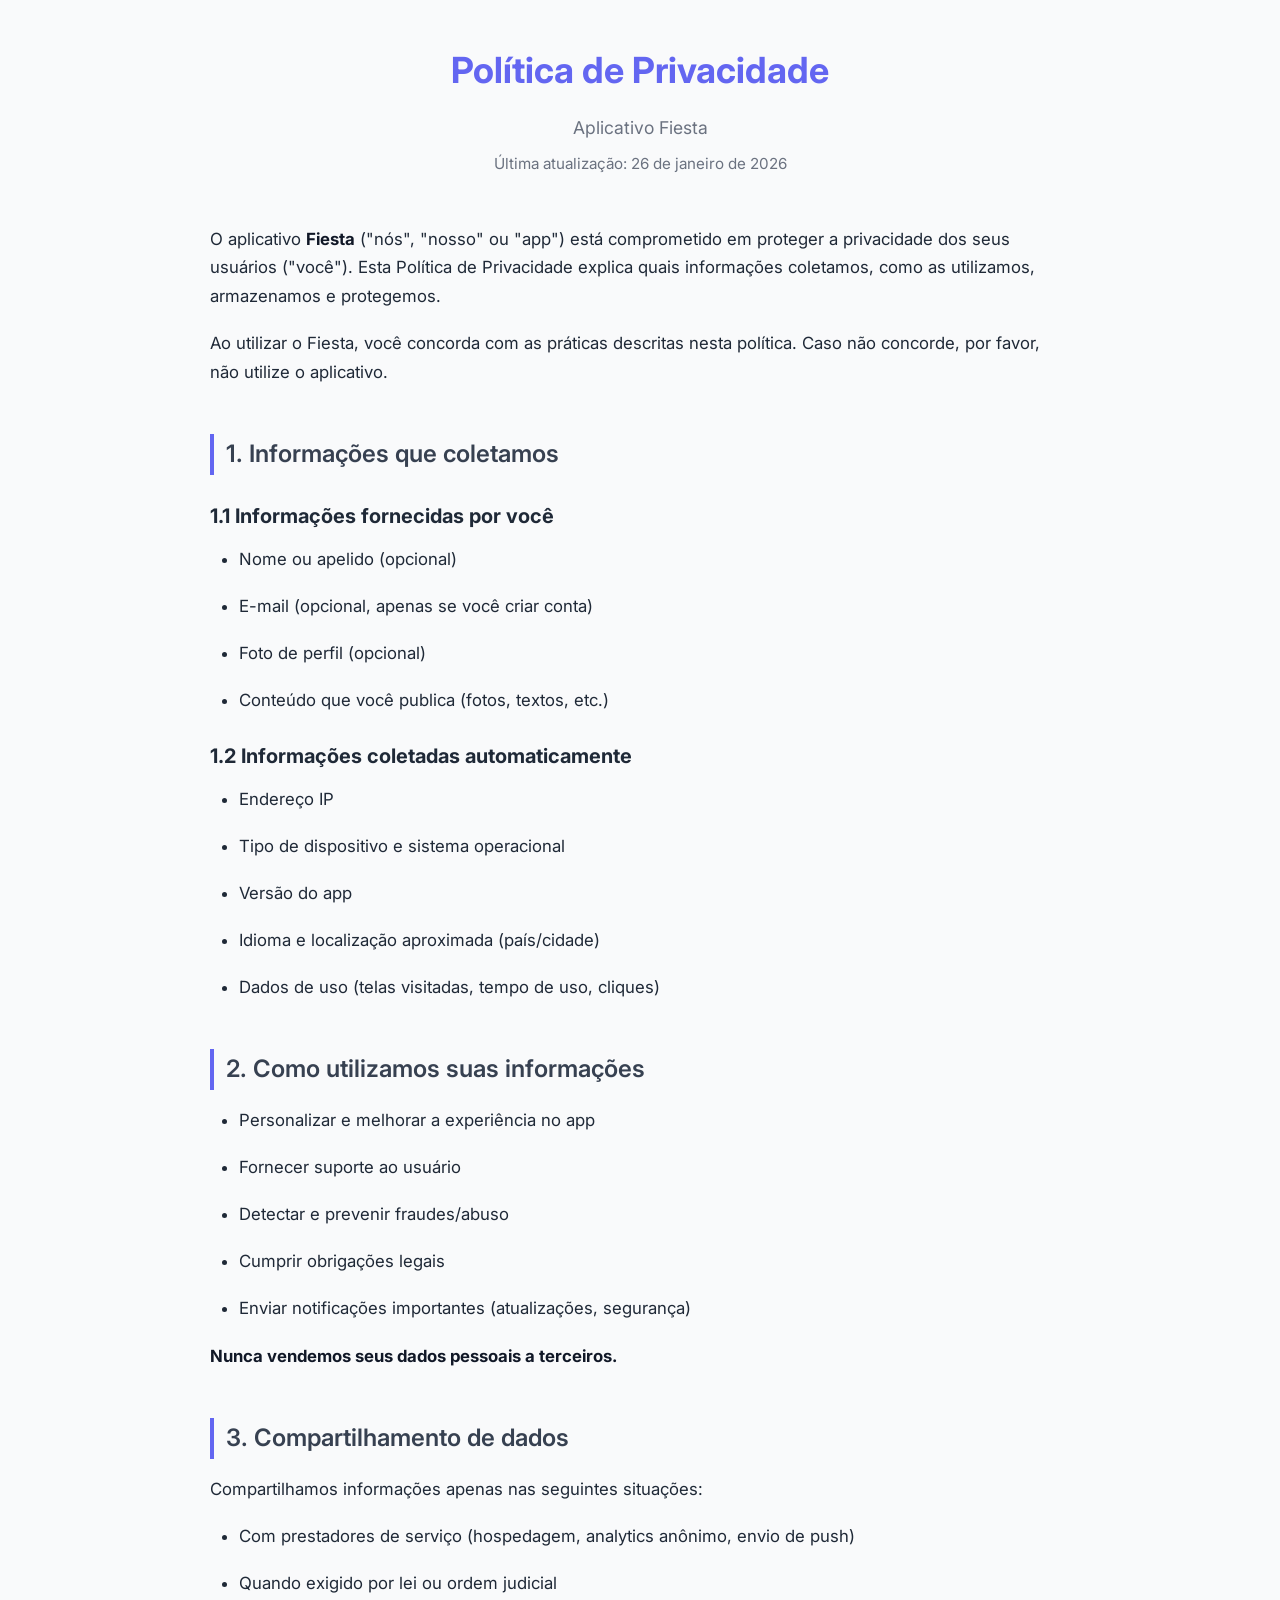
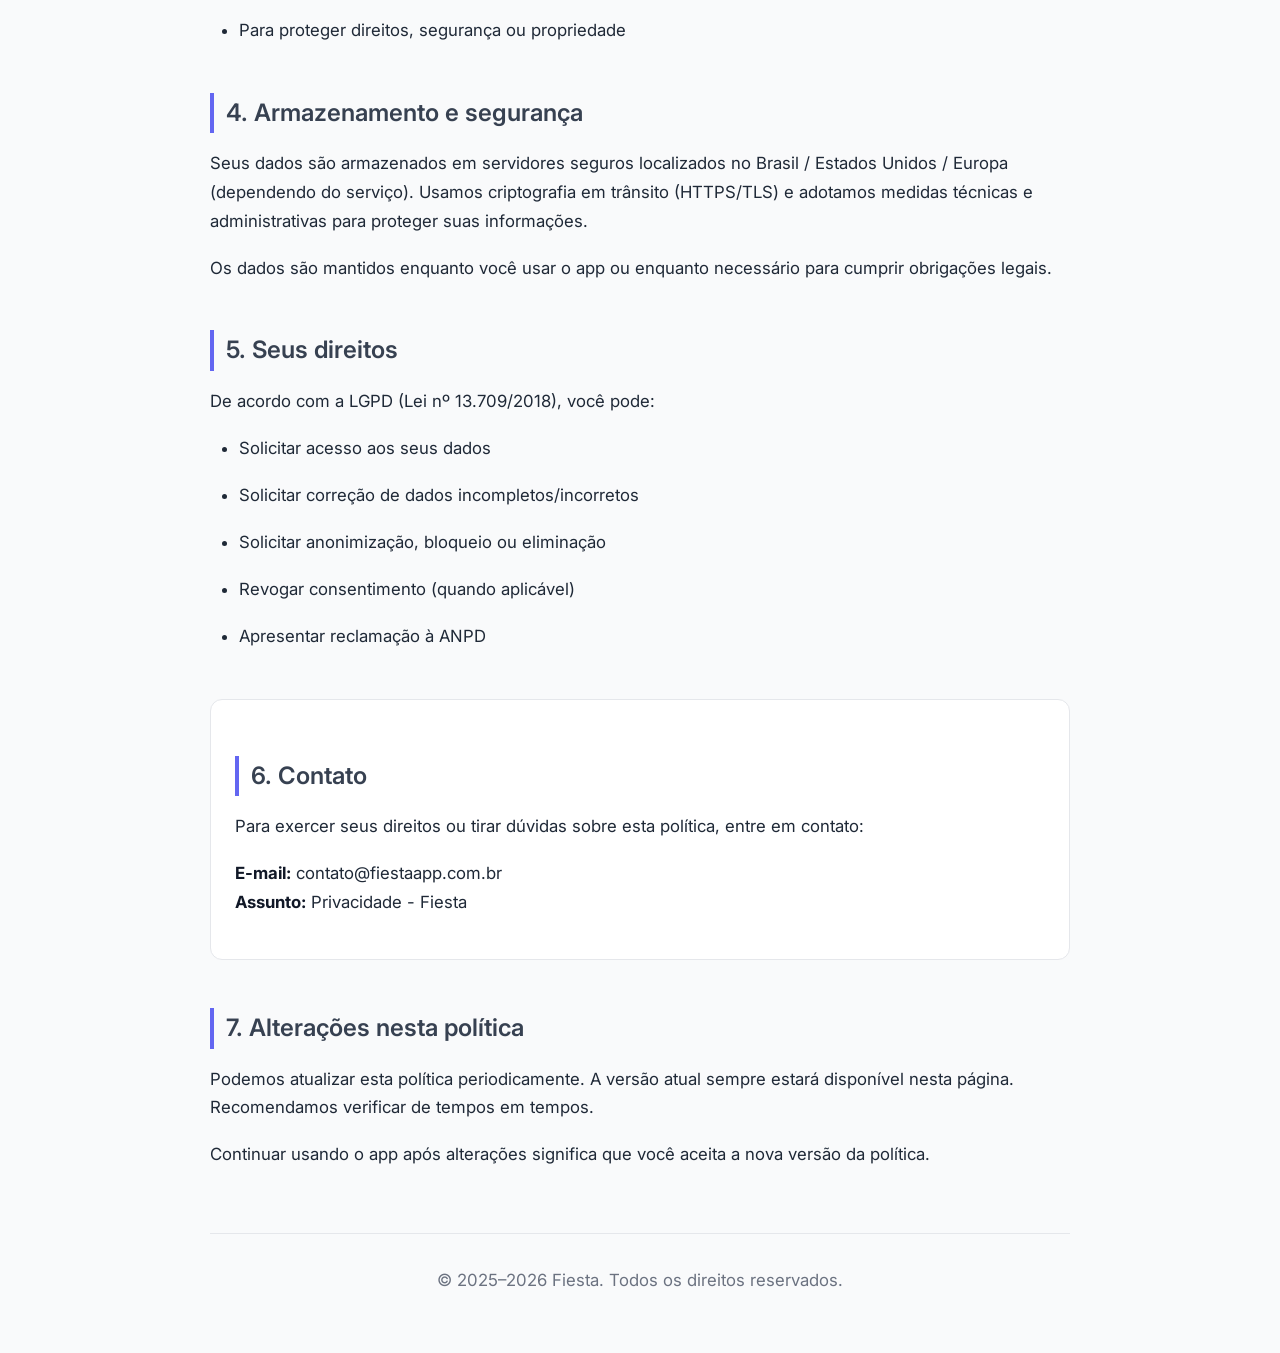
==== index.html @ 527a24a0 "first commit" ====
<!DOCTYPE html>
<html lang="pt-BR">
<head>
    <meta charset="UTF-8" />
    <meta name="viewport" content="width=device-width, initial-scale=1.0"/>
    <title>Política de Privacidade - Fiesta</title>

    <meta name="description" content="Política de Privacidade do aplicativo Fiesta - Como tratamos seus dados pessoais."/>

    <!-- Estilo simples inline + Google Fonts -->
    <link rel="preconnect" href="https://fonts.googleapis.com">
    <link rel="preconnect" href="https://fonts.gstatic.com" crossorigin>
    <link href="https://fonts.googleapis.com/css2?family=Inter:wght@400;500;600;700&display=swap" rel="stylesheet">

    <style>
        :root {
            --primary: #6366f1;       /* cor principal (índigo) */
            --text: #1f2937;
            --light: #f9fafb;
            --gray: #6b7280;
            --border: #e5e7eb;
        }

        * {
            margin: 0;
            padding: 0;
            box-sizing: border-box;
        }

        body {
            font-family: 'Inter', system-ui, -apple-system, sans-serif;
            line-height: 1.7;
            color: var(--text);
            background: var(--light);
            max-width: 900px;
            margin: 0 auto;
            padding: 40px 20px;
        }

        header {
            text-align: center;
            margin-bottom: 48px;
        }

        h1 {
            font-size: 2.25rem;
            font-weight: 700;
            color: var(--primary);
            margin-bottom: 12px;
        }

        .subtitle {
            color: var(--gray);
            font-size: 1.1rem;
        }

        .last-update {
            color: var(--gray);
            font-size: 0.95rem;
            margin-top: 8px;
        }

        section {
            margin-bottom: 48px;
        }

        h2 {
            font-size: 1.5rem;
            font-weight: 600;
            color: #374151;
            margin: 32px 0 16px;
            border-left: 4px solid var(--primary);
            padding-left: 12px;
        }

        h3 {
            font-size: 1.25rem;
            margin: 24px 0 12px;
        }

        p, li {
            margin-bottom: 1.1em;
            font-size: 1.05rem;
        }

        ul, ol {
            margin-left: 1.8em;
            margin-bottom: 1.2em;
        }

        strong {
            color: #111827;
        }

        .contact {
            background: white;
            border: 1px solid var(--border);
            border-radius: 12px;
            padding: 24px;
            margin-top: 32px;
        }

        footer {
            text-align: center;
            margin-top: 64px;
            padding-top: 32px;
            border-top: 1px solid var(--border);
            color: var(--gray);
            font-size: 0.95rem;
        }

        @media (max-width: 600px) {
            body { padding: 24px 16px; }
            h1 { font-size: 1.9rem; }
        }
    </style>
</head>
<body>

<header>
    <h1>Política de Privacidade</h1>
    <div class="subtitle">Aplicativo Fiesta</div>
    <div class="last-update">Última atualização: 26 de janeiro de 2026</div>
</header>

<main>
    <section>
        <p>O aplicativo <strong>Fiesta</strong> ("nós", "nosso" ou "app") está comprometido em proteger a privacidade dos seus usuários ("você"). Esta Política de Privacidade explica quais informações coletamos, como as utilizamos, armazenamos e protegemos.</p>
        <p>Ao utilizar o Fiesta, você concorda com as práticas descritas nesta política. Caso não concorde, por favor, não utilize o aplicativo.</p>
    </section>

    <section>
        <h2>1. Informações que coletamos</h2>

        <h3>1.1 Informações fornecidas por você</h3>
        <ul>
            <li>Nome ou apelido (opcional)</li>
            <li>E-mail (opcional, apenas se você criar conta)</li>
            <li>Foto de perfil (opcional)</li>
            <li>Conteúdo que você publica (fotos, textos, etc.)</li>
        </ul>

        <h3>1.2 Informações coletadas automaticamente</h3>
        <ul>
            <li>Endereço IP</li>
            <li>Tipo de dispositivo e sistema operacional</li>
            <li>Versão do app</li>
            <li>Idioma e localização aproximada (país/cidade)</li>
            <li>Dados de uso (telas visitadas, tempo de uso, cliques)</li>
        </ul>
    </section>

    <section>
        <h2>2. Como utilizamos suas informações</h2>
        <ul>
            <li>Personalizar e melhorar a experiência no app</li>
            <li>Fornecer suporte ao usuário</li>
            <li>Detectar e prevenir fraudes/abuso</li>
            <li>Cumprir obrigações legais</li>
            <li>Enviar notificações importantes (atualizações, segurança)</li>
        </ul>
        <p><strong>Nunca vendemos seus dados pessoais a terceiros.</strong></p>
    </section>

    <section>
        <h2>3. Compartilhamento de dados</h2>
        <p>Compartilhamos informações apenas nas seguintes situações:</p>
        <ul>
            <li>Com prestadores de serviço (hospedagem, analytics anônimo, envio de push)</li>
            <li>Quando exigido por lei ou ordem judicial</li>
            <li>Para proteger direitos, segurança ou propriedade</li>
        </ul>
    </section>

    <section>
        <h2>4. Armazenamento e segurança</h2>
        <p>Seus dados são armazenados em servidores seguros localizados no Brasil / Estados Unidos / Europa (dependendo do serviço). Usamos criptografia em trânsito (HTTPS/TLS) e adotamos medidas técnicas e administrativas para proteger suas informações.</p>
        <p>Os dados são mantidos enquanto você usar o app ou enquanto necessário para cumprir obrigações legais.</p>
    </section>

    <section>
        <h2>5. Seus direitos</h2>
        <p>De acordo com a LGPD (Lei nº 13.709/2018), você pode:</p>
        <ul>
            <li>Solicitar acesso aos seus dados</li>
            <li>Solicitar correção de dados incompletos/incorretos</li>
            <li>Solicitar anonimização, bloqueio ou eliminação</li>
            <li>Revogar consentimento (quando aplicável)</li>
            <li>Apresentar reclamação à ANPD</li>
        </ul>
    </section>

    <section class="contact">
        <h2>6. Contato</h2>
        <p>Para exercer seus direitos ou tirar dúvidas sobre esta política, entre em contato:</p>
        <p><strong>E-mail:</strong> contato@fiestaapp.com.br<br>
            <strong>Assunto:</strong> Privacidade - Fiesta</p>
    </section>

    <section>
        <h2>7. Alterações nesta política</h2>
        <p>Podemos atualizar esta política periodicamente. A versão atual sempre estará disponível nesta página. Recomendamos verificar de tempos em tempos.</p>
        <p>Continuar usando o app após alterações significa que você aceita a nova versão da política.</p>
    </section>
</main>

<footer>
    <p>© 2025–2026 Fiesta. Todos os direitos reservados.</p>
</footer>

</body>
</html>
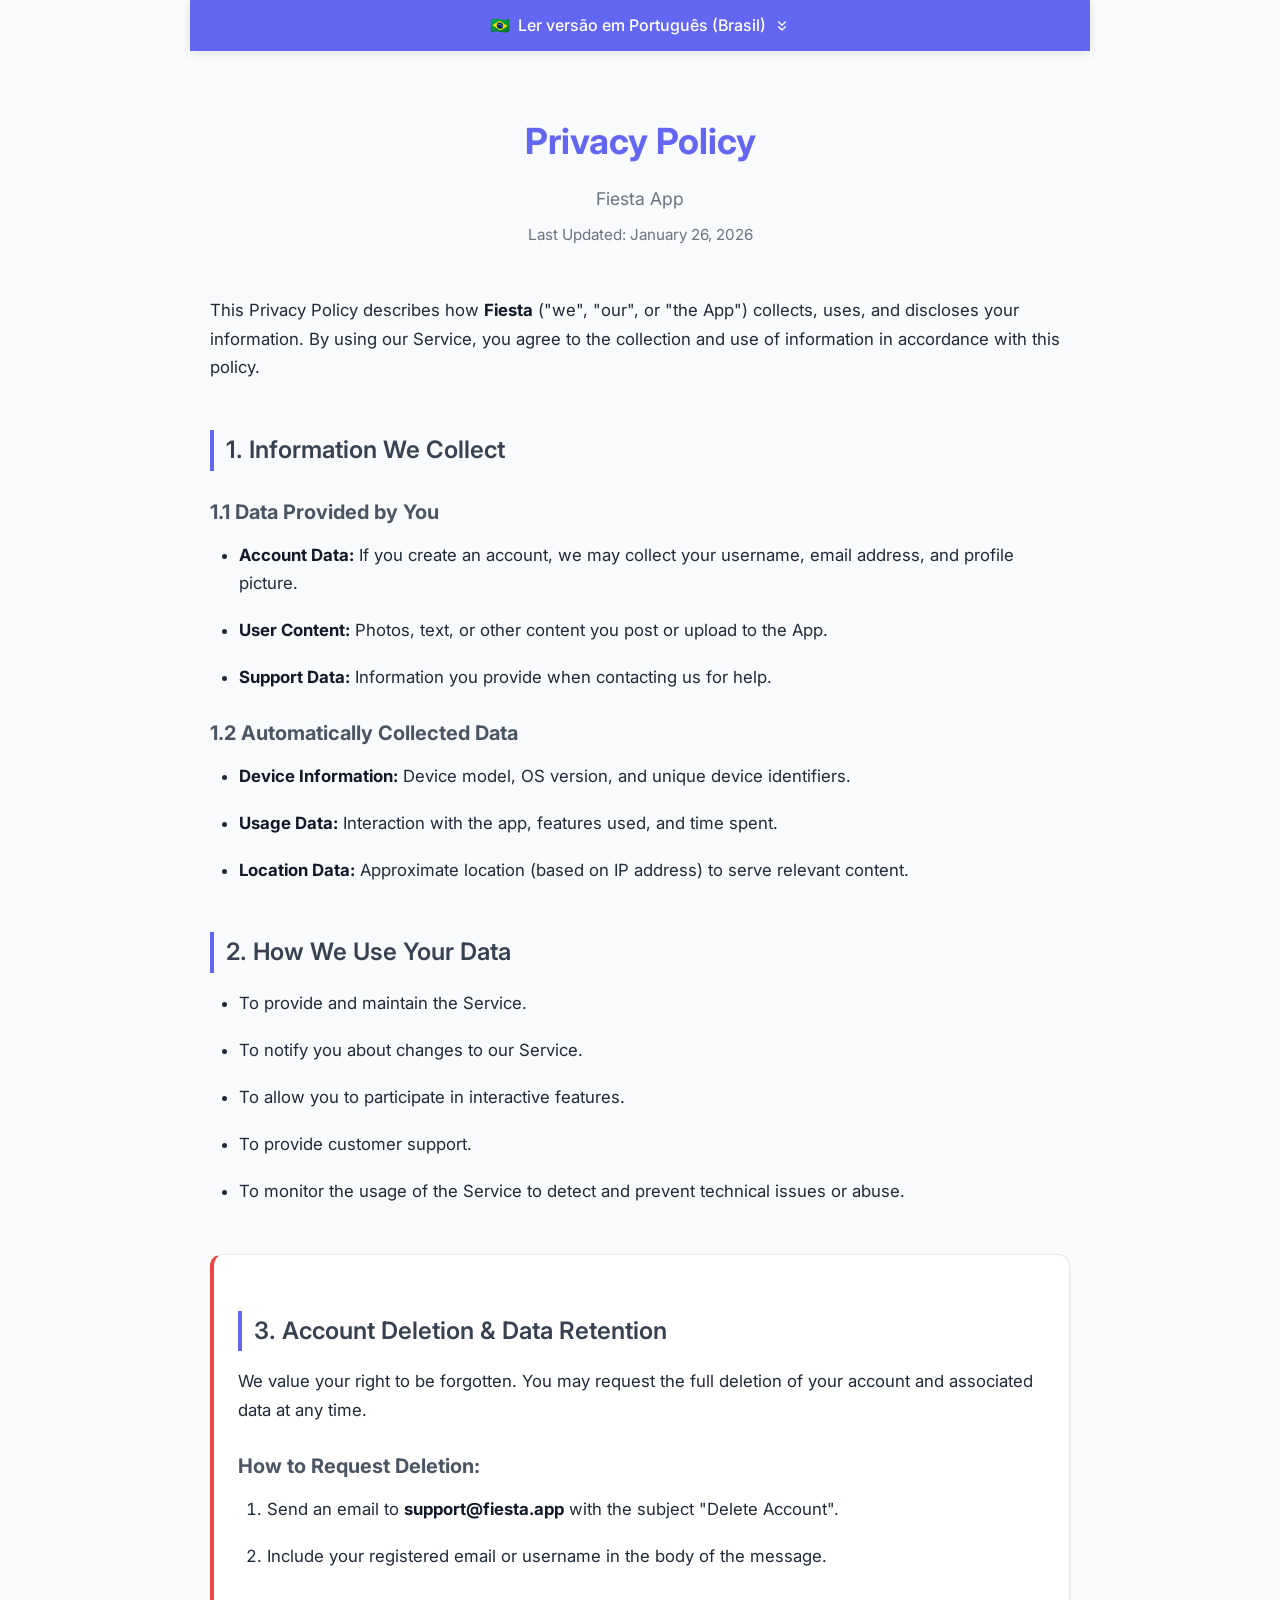
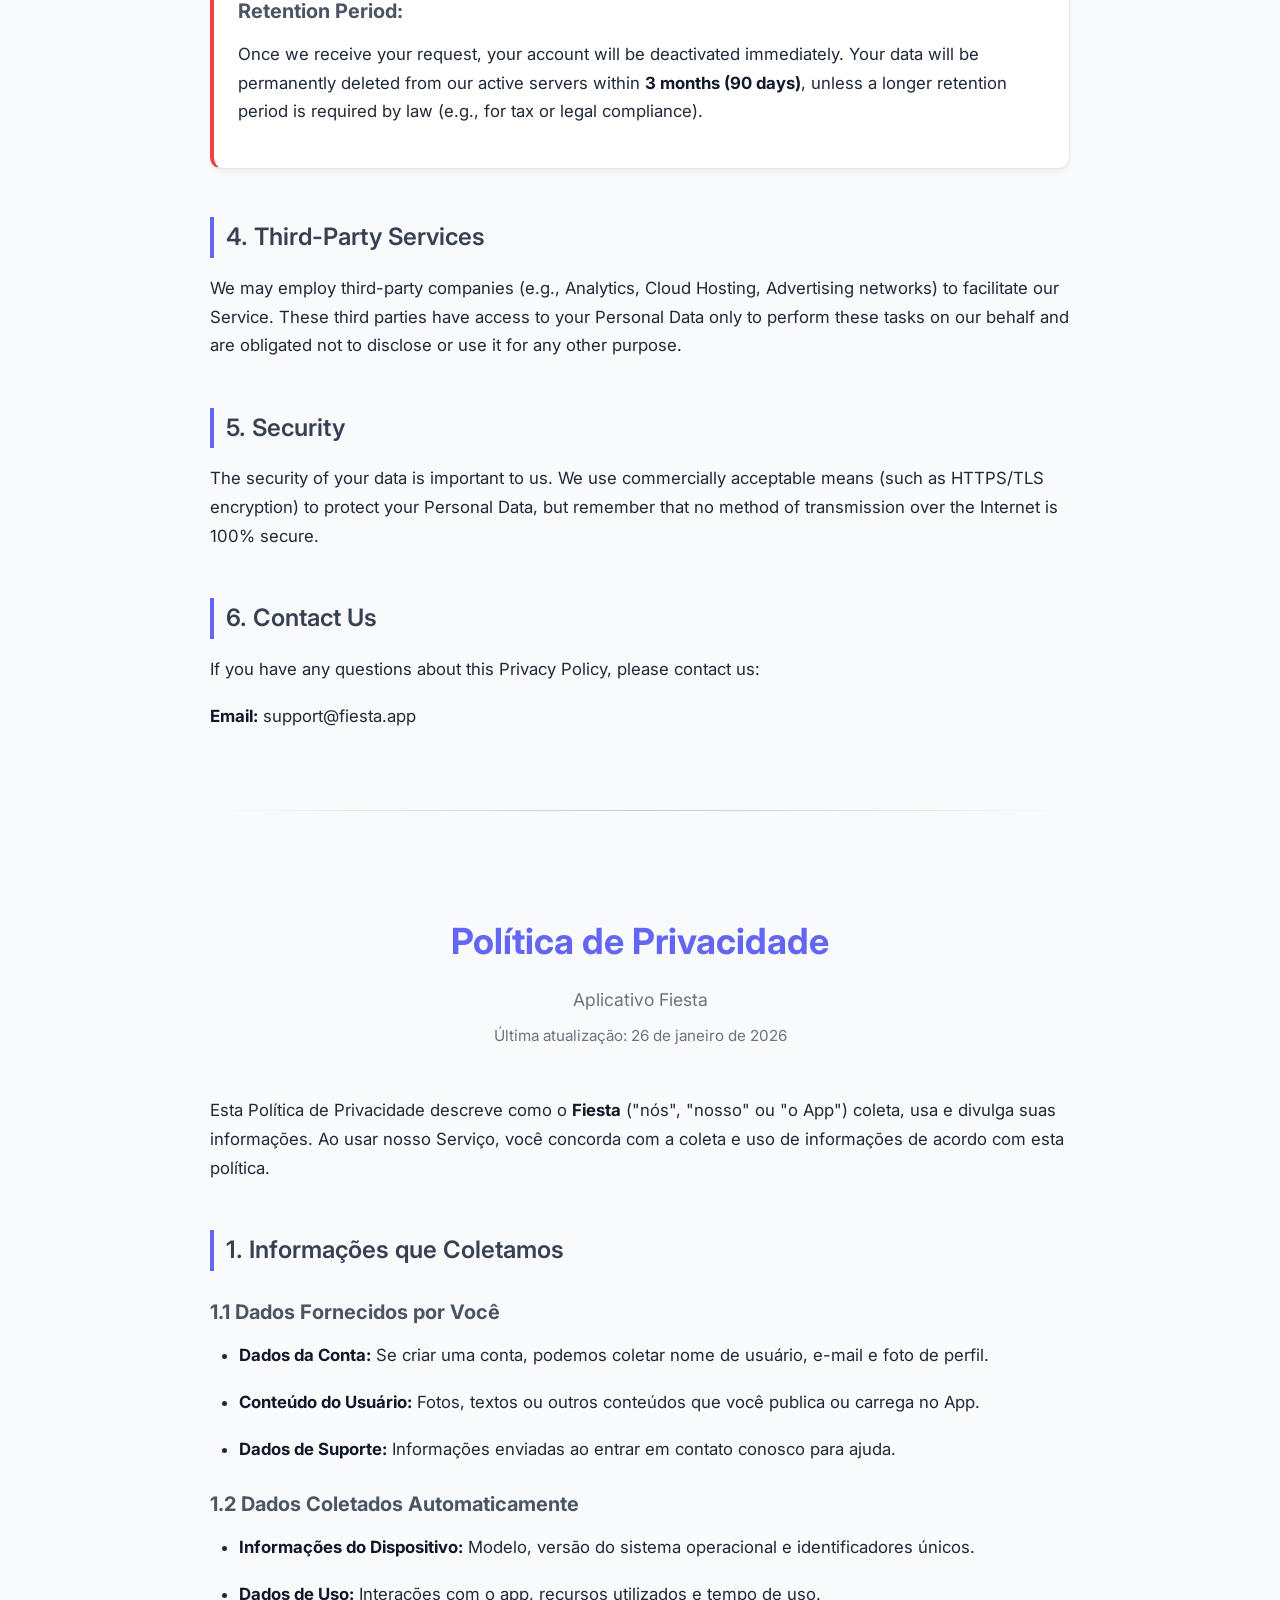
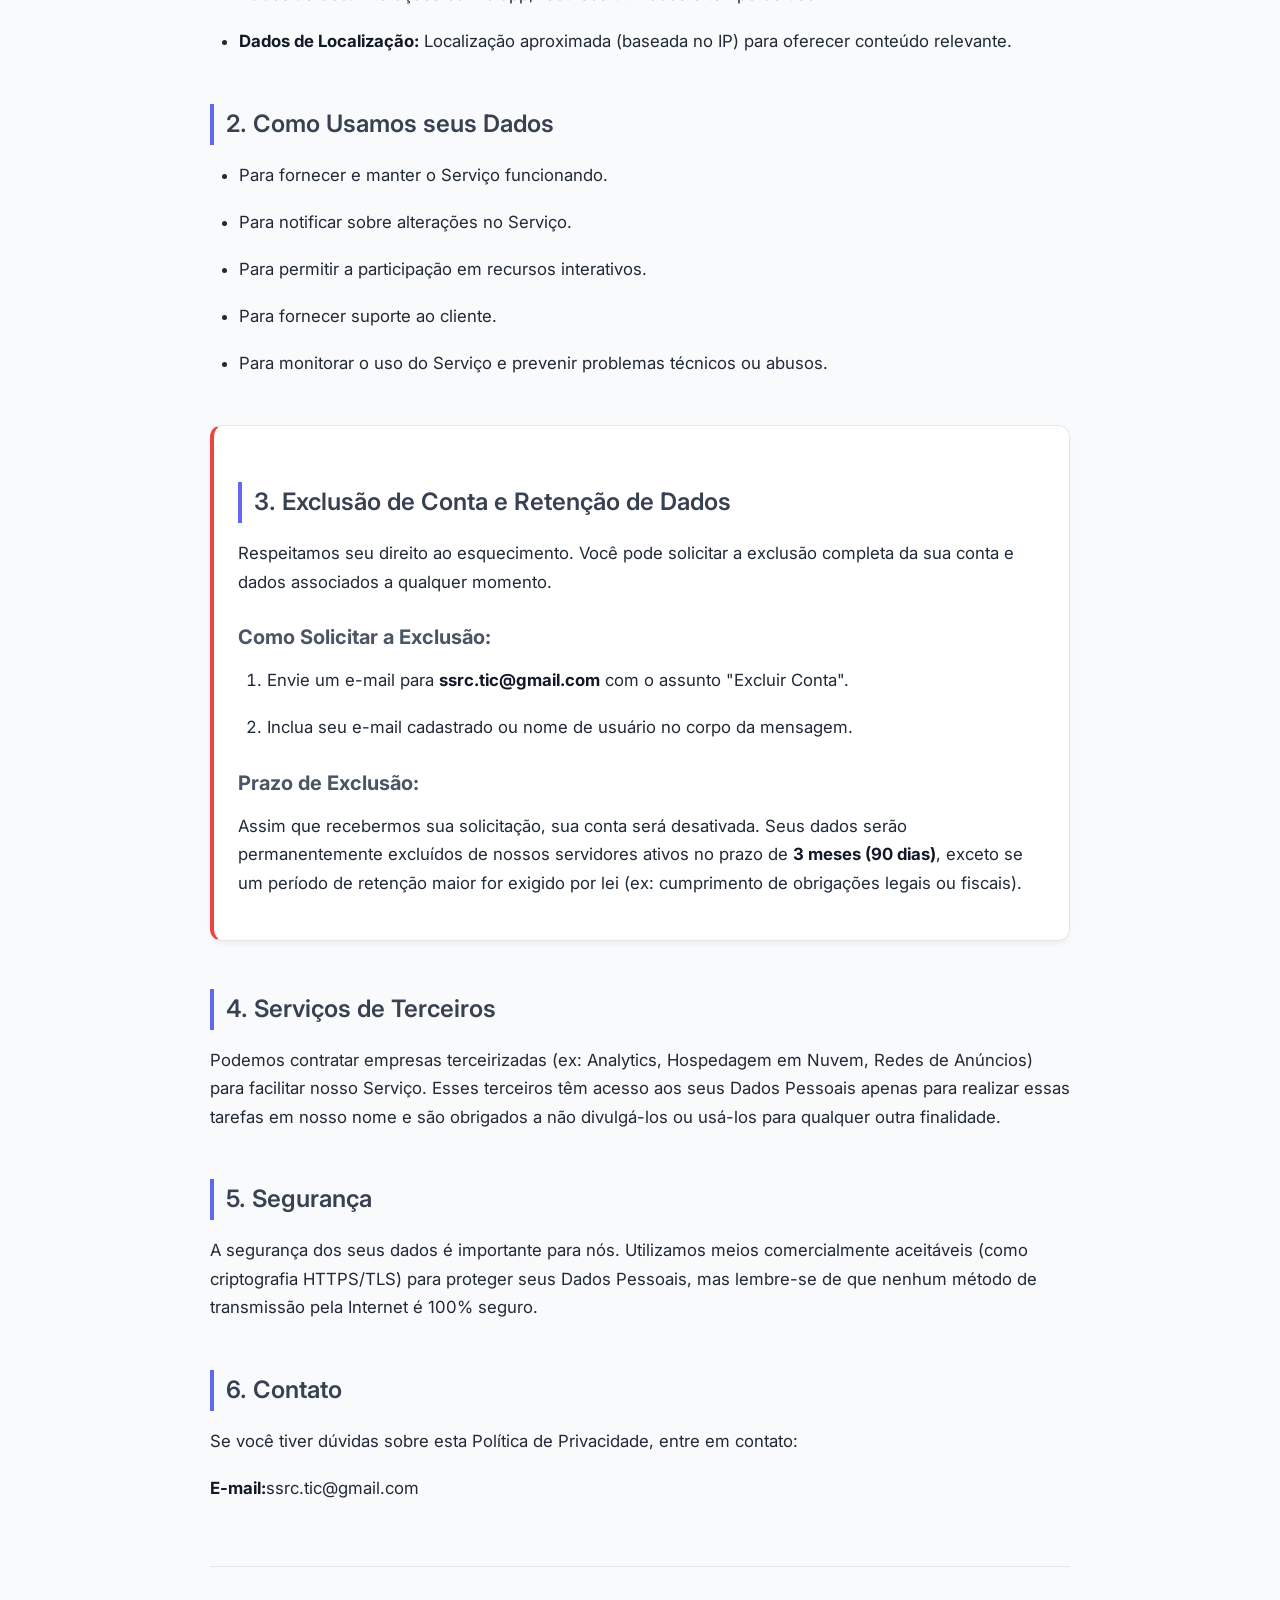
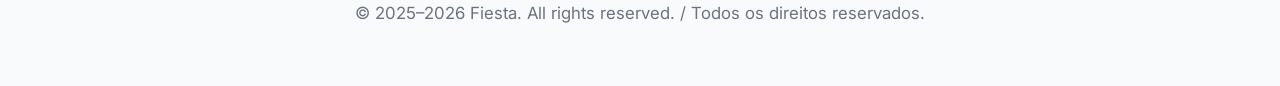
==== commit 560f64de: "feat: terms" ====
--- a/index.html
+++ b/index.html
@@ -1,211 +1,173 @@
 <!DOCTYPE html>
-<html lang="pt-BR">
+<html lang="en">
 <head>
     <meta charset="UTF-8" />
     <meta name="viewport" content="width=device-width, initial-scale=1.0"/>
-    <title>Política de Privacidade - Fiesta</title>
+    <title>Privacy Policy & Terms - Fiesta</title>
 
-    <meta name="description" content="Política de Privacidade do aplicativo Fiesta - Como tratamos seus dados pessoais."/>
+    <meta name="description" content="Privacy Policy for Fiesta App. Information about data usage and account deletion."/>
 
-    <!-- Estilo simples inline + Google Fonts -->
     <link rel="preconnect" href="https://fonts.googleapis.com">
     <link rel="preconnect" href="https://fonts.gstatic.com" crossorigin>
     <link href="https://fonts.googleapis.com/css2?family=Inter:wght@400;500;600;700&display=swap" rel="stylesheet">
 
-    <style>
-        :root {
-            --primary: #6366f1;       /* cor principal (índigo) */
-            --text: #1f2937;
-            --light: #f9fafb;
-            --gray: #6b7280;
-            --border: #e5e7eb;
-        }
-
-        * {
-            margin: 0;
-            padding: 0;
-            box-sizing: border-box;
-        }
-
-        body {
-            font-family: 'Inter', system-ui, -apple-system, sans-serif;
-            line-height: 1.7;
-            color: var(--text);
-            background: var(--light);
-            max-width: 900px;
-            margin: 0 auto;
-            padding: 40px 20px;
-        }
-
-        header {
-            text-align: center;
-            margin-bottom: 48px;
-        }
-
-        h1 {
-            font-size: 2.25rem;
-            font-weight: 700;
-            color: var(--primary);
-            margin-bottom: 12px;
-        }
-
-        .subtitle {
-            color: var(--gray);
-            font-size: 1.1rem;
-        }
-
-        .last-update {
-            color: var(--gray);
-            font-size: 0.95rem;
-            margin-top: 8px;
-        }
-
-        section {
-            margin-bottom: 48px;
-        }
-
-        h2 {
-            font-size: 1.5rem;
-            font-weight: 600;
-            color: #374151;
-            margin: 32px 0 16px;
-            border-left: 4px solid var(--primary);
-            padding-left: 12px;
-        }
-
-        h3 {
-            font-size: 1.25rem;
-            margin: 24px 0 12px;
-        }
-
-        p, li {
-            margin-bottom: 1.1em;
-            font-size: 1.05rem;
-        }
-
-        ul, ol {
-            margin-left: 1.8em;
-            margin-bottom: 1.2em;
-        }
-
-        strong {
-            color: #111827;
-        }
-
-        .contact {
-            background: white;
-            border: 1px solid var(--border);
-            border-radius: 12px;
-            padding: 24px;
-            margin-top: 32px;
-        }
-
-        footer {
-            text-align: center;
-            margin-top: 64px;
-            padding-top: 32px;
-            border-top: 1px solid var(--border);
-            color: var(--gray);
-            font-size: 0.95rem;
-        }
-
-        @media (max-width: 600px) {
-            body { padding: 24px 16px; }
-            h1 { font-size: 1.9rem; }
-        }
-    </style>
+    <link rel="stylesheet" href="style.css">
 </head>
 <body>
 
-<header>
-    <h1>Política de Privacidade</h1>
-    <div class="subtitle">Aplicativo Fiesta</div>
-    <div class="last-update">Última atualização: 26 de janeiro de 2026</div>
-</header>
+<div class="lang-jump">
+    <a href="#pt-version">
+        <span>🇧🇷</span>
+        Ler versão em Português (Brasil)
+        <svg xmlns="http://www.w3.org/2000/svg" width="16" height="16" viewBox="0 0 24 24" fill="none" stroke="currentColor" stroke-width="2" stroke-linecap="round" stroke-linejoin="round"><path d="M7 13l5 5 5-5M7 6l5 5 5-5"/></svg>
+    </a>
+</div>
 
-<main>
+<main id="en-version">
+    <header>
+        <h1>Privacy Policy</h1>
+        <div class="subtitle">Fiesta App</div>
+        <div class="last-update">Last Updated: January 26, 2026</div>
+    </header>
+
     <section>
-        <p>O aplicativo <strong>Fiesta</strong> ("nós", "nosso" ou "app") está comprometido em proteger a privacidade dos seus usuários ("você"). Esta Política de Privacidade explica quais informações coletamos, como as utilizamos, armazenamos e protegemos.</p>
-        <p>Ao utilizar o Fiesta, você concorda com as práticas descritas nesta política. Caso não concorde, por favor, não utilize o aplicativo.</p>
+        <p>This Privacy Policy describes how <strong>Fiesta</strong> ("we", "our", or "the App") collects, uses, and discloses your information. By using our Service, you agree to the collection and use of information in accordance with this policy.</p>
     </section>
 
     <section>
-        <h2>1. Informações que coletamos</h2>
+        <h2>1. Information We Collect</h2>
 
-        <h3>1.1 Informações fornecidas por você</h3>
+        <h3>1.1 Data Provided by You</h3>
         <ul>
-            <li>Nome ou apelido (opcional)</li>
-            <li>E-mail (opcional, apenas se você criar conta)</li>
-            <li>Foto de perfil (opcional)</li>
-            <li>Conteúdo que você publica (fotos, textos, etc.)</li>
+            <li><strong>Account Data:</strong> If you create an account, we may collect your username, email address, and profile picture.</li>
+            <li><strong>User Content:</strong> Photos, text, or other content you post or upload to the App.</li>
+            <li><strong>Support Data:</strong> Information you provide when contacting us for help.</li>
         </ul>
 
-        <h3>1.2 Informações coletadas automaticamente</h3>
+        <h3>1.2 Automatically Collected Data</h3>
         <ul>
-            <li>Endereço IP</li>
-            <li>Tipo de dispositivo e sistema operacional</li>
-            <li>Versão do app</li>
-            <li>Idioma e localização aproximada (país/cidade)</li>
-            <li>Dados de uso (telas visitadas, tempo de uso, cliques)</li>
+            <li><strong>Device Information:</strong> Device model, OS version, and unique device identifiers.</li>
+            <li><strong>Usage Data:</strong> Interaction with the app, features used, and time spent.</li>
+            <li><strong>Location Data:</strong> Approximate location (based on IP address) to serve relevant content.</li>
         </ul>
     </section>
 
     <section>
-        <h2>2. Como utilizamos suas informações</h2>
+        <h2>2. How We Use Your Data</h2>
         <ul>
-            <li>Personalizar e melhorar a experiência no app</li>
-            <li>Fornecer suporte ao usuário</li>
-            <li>Detectar e prevenir fraudes/abuso</li>
-            <li>Cumprir obrigações legais</li>
-            <li>Enviar notificações importantes (atualizações, segurança)</li>
+            <li>To provide and maintain the Service.</li>
+            <li>To notify you about changes to our Service.</li>
+            <li>To allow you to participate in interactive features.</li>
+            <li>To provide customer support.</li>
+            <li>To monitor the usage of the Service to detect and prevent technical issues or abuse.</li>
         </ul>
-        <p><strong>Nunca vendemos seus dados pessoais a terceiros.</strong></p>
+    </section>
+
+    <section class="deletion-box">
+        <h2>3. Account Deletion & Data Retention</h2>
+        <p>We value your right to be forgotten. You may request the full deletion of your account and associated data at any time.</p>
+
+        <h3>How to Request Deletion:</h3>
+        <ol>
+            <li>Send an email to <strong>support@fiesta.app</strong> with the subject "Delete Account".</li>
+            <li>Include your registered email or username in the body of the message.</li>
+        </ol>
+
+        <h3>Retention Period:</h3>
+        <p>Once we receive your request, your account will be deactivated immediately. Your data will be permanently deleted from our active servers within <strong>3 months (90 days)</strong>, unless a longer retention period is required by law (e.g., for tax or legal compliance).</p>
     </section>
 
     <section>
-        <h2>3. Compartilhamento de dados</h2>
-        <p>Compartilhamos informações apenas nas seguintes situações:</p>
+        <h2>4. Third-Party Services</h2>
+        <p>We may employ third-party companies (e.g., Analytics, Cloud Hosting, Advertising networks) to facilitate our Service. These third parties have access to your Personal Data only to perform these tasks on our behalf and are obligated not to disclose or use it for any other purpose.</p>
+    </section>
+
+    <section>
+        <h2>5. Security</h2>
+        <p>The security of your data is important to us. We use commercially acceptable means (such as HTTPS/TLS encryption) to protect your Personal Data, but remember that no method of transmission over the Internet is 100% secure.</p>
+    </section>
+
+    <section>
+        <h2>6. Contact Us</h2>
+        <p>If you have any questions about this Privacy Policy, please contact us:</p>
+        <p><strong>Email:</strong> support@fiesta.app</p>
+    </section>
+</main>
+<hr class="language-divider">
+
+
+<main id="pt-version">
+    <header>
+        <h1>Política de Privacidade</h1>
+        <div class="subtitle">Aplicativo Fiesta</div>
+        <div class="last-update">Última atualização: 26 de janeiro de 2026</div>
+    </header>
+
+    <section>
+        <p>Esta Política de Privacidade descreve como o <strong>Fiesta</strong> ("nós", "nosso" ou "o App") coleta, usa e divulga suas informações. Ao usar nosso Serviço, você concorda com a coleta e uso de informações de acordo com esta política.</p>
+    </section>
+
+    <section>
+        <h2>1. Informações que Coletamos</h2>
+
+        <h3>1.1 Dados Fornecidos por Você</h3>
         <ul>
-            <li>Com prestadores de serviço (hospedagem, analytics anônimo, envio de push)</li>
-            <li>Quando exigido por lei ou ordem judicial</li>
-            <li>Para proteger direitos, segurança ou propriedade</li>
+            <li><strong>Dados da Conta:</strong> Se criar uma conta, podemos coletar nome de usuário, e-mail e foto de perfil.</li>
+            <li><strong>Conteúdo do Usuário:</strong> Fotos, textos ou outros conteúdos que você publica ou carrega no App.</li>
+            <li><strong>Dados de Suporte:</strong> Informações enviadas ao entrar em contato conosco para ajuda.</li>
+        </ul>
+
+        <h3>1.2 Dados Coletados Automaticamente</h3>
+        <ul>
+            <li><strong>Informações do Dispositivo:</strong> Modelo, versão do sistema operacional e identificadores únicos.</li>
+            <li><strong>Dados de Uso:</strong> Interações com o app, recursos utilizados e tempo de uso.</li>
+            <li><strong>Dados de Localização:</strong> Localização aproximada (baseada no IP) para oferecer conteúdo relevante.</li>
         </ul>
     </section>
 
     <section>
-        <h2>4. Armazenamento e segurança</h2>
-        <p>Seus dados são armazenados em servidores seguros localizados no Brasil / Estados Unidos / Europa (dependendo do serviço). Usamos criptografia em trânsito (HTTPS/TLS) e adotamos medidas técnicas e administrativas para proteger suas informações.</p>
-        <p>Os dados são mantidos enquanto você usar o app ou enquanto necessário para cumprir obrigações legais.</p>
+        <h2>2. Como Usamos seus Dados</h2>
+        <ul>
+            <li>Para fornecer e manter o Serviço funcionando.</li>
+            <li>Para notificar sobre alterações no Serviço.</li>
+            <li>Para permitir a participação em recursos interativos.</li>
+            <li>Para fornecer suporte ao cliente.</li>
+            <li>Para monitorar o uso do Serviço e prevenir problemas técnicos ou abusos.</li>
+        </ul>
+    </section>
+
+    <section class="deletion-box">
+        <h2>3. Exclusão de Conta e Retenção de Dados</h2>
+        <p>Respeitamos seu direito ao esquecimento. Você pode solicitar a exclusão completa da sua conta e dados associados a qualquer momento.</p>
+
+        <h3>Como Solicitar a Exclusão:</h3>
+        <ol>
+            <li>Envie um e-mail para <strong>ssrc.tic@gmail.com</strong> com o assunto "Excluir Conta".</li>
+            <li>Inclua seu e-mail cadastrado ou nome de usuário no corpo da mensagem.</li>
+        </ol>
+
+        <h3>Prazo de Exclusão:</h3>
+        <p>Assim que recebermos sua solicitação, sua conta será desativada. Seus dados serão permanentemente excluídos de nossos servidores ativos no prazo de <strong>3 meses (90 dias)</strong>, exceto se um período de retenção maior for exigido por lei (ex: cumprimento de obrigações legais ou fiscais).</p>
     </section>
 
     <section>
-        <h2>5. Seus direitos</h2>
-        <p>De acordo com a LGPD (Lei nº 13.709/2018), você pode:</p>
-        <ul>
-            <li>Solicitar acesso aos seus dados</li>
-            <li>Solicitar correção de dados incompletos/incorretos</li>
-            <li>Solicitar anonimização, bloqueio ou eliminação</li>
-            <li>Revogar consentimento (quando aplicável)</li>
-            <li>Apresentar reclamação à ANPD</li>
-        </ul>
-    </section>
-
-    <section class="contact">
-        <h2>6. Contato</h2>
-        <p>Para exercer seus direitos ou tirar dúvidas sobre esta política, entre em contato:</p>
-        <p><strong>E-mail:</strong> contato@fiestaapp.com.br<br>
-            <strong>Assunto:</strong> Privacidade - Fiesta</p>
+        <h2>4. Serviços de Terceiros</h2>
+        <p>Podemos contratar empresas terceirizadas (ex: Analytics, Hospedagem em Nuvem, Redes de Anúncios) para facilitar nosso Serviço. Esses terceiros têm acesso aos seus Dados Pessoais apenas para realizar essas tarefas em nosso nome e são obrigados a não divulgá-los ou usá-los para qualquer outra finalidade.</p>
     </section>
 
     <section>
-        <h2>7. Alterações nesta política</h2>
-        <p>Podemos atualizar esta política periodicamente. A versão atual sempre estará disponível nesta página. Recomendamos verificar de tempos em tempos.</p>
-        <p>Continuar usando o app após alterações significa que você aceita a nova versão da política.</p>
+        <h2>5. Segurança</h2>
+        <p>A segurança dos seus dados é importante para nós. Utilizamos meios comercialmente aceitáveis (como criptografia HTTPS/TLS) para proteger seus Dados Pessoais, mas lembre-se de que nenhum método de transmissão pela Internet é 100% seguro.</p>
+    </section>
+
+    <section>
+        <h2>6. Contato</h2>
+        <p>Se você tiver dúvidas sobre esta Política de Privacidade, entre em contato:</p>
+        <p><strong>E-mail:</strong>ssrc.tic@gmail.com</p>
     </section>
 </main>
-
 <footer>
-    <p>© 2025–2026 Fiesta. Todos os direitos reservados.</p>
+    <p>© 2025–2026 Fiesta. All rights reserved. / Todos os direitos reservados.</p>
 </footer>
 
 </body>
--- a/style.css
+++ b/style.css
@@ -0,0 +1,150 @@
+:root {
+    --primary: #6366f1;
+    --text: #1f2937;
+    --light: #f9fafb;
+    --gray: #6b7280;
+    --border: #e5e7eb;
+    --bg-white: #ffffff;
+}
+
+* {
+    margin: 0;
+    padding: 0;
+    box-sizing: border-box;
+}
+
+body {
+    font-family: 'Inter', system-ui, -apple-system, sans-serif;
+    line-height: 1.7;
+    color: var(--text);
+    background: var(--light);
+    max-width: 900px;
+    margin: 0 auto;
+    padding: 0 20px 40px 20px;
+}
+
+.lang-jump {
+    background-color: var(--primary);
+    color: white;
+    text-align: center;
+    padding: 12px;
+    position: sticky;
+    top: 0;
+    z-index: 100;
+    margin: 0 -20px 40px -20px;
+    box-shadow: 0 2px 10px rgba(0,0,0,0.1);
+    font-weight: 500;
+}
+
+.lang-jump a {
+    color: white;
+    text-decoration: none;
+    display: inline-flex;
+    align-items: center;
+    gap: 8px;
+}
+
+.lang-jump a:hover {
+    text-decoration: underline;
+}
+
+header {
+    text-align: center;
+    margin-bottom: 48px;
+    padding-top: 20px;
+}
+
+h1 {
+    font-size: 2.25rem;
+    font-weight: 700;
+    color: var(--primary);
+    margin-bottom: 12px;
+}
+
+.subtitle {
+    color: var(--gray);
+    font-size: 1.1rem;
+}
+
+.last-update {
+    color: var(--gray);
+    font-size: 0.95rem;
+    margin-top: 8px;
+}
+
+section {
+    margin-bottom: 48px;
+}
+
+h2 {
+    font-size: 1.5rem;
+    font-weight: 600;
+    color: #374151;
+    margin: 32px 0 16px;
+    border-left: 4px solid var(--primary);
+    padding-left: 12px;
+}
+
+h3 {
+    font-size: 1.25rem;
+    margin: 24px 0 12px;
+    color: #4b5563;
+}
+
+p, li {
+    margin-bottom: 1.1em;
+    font-size: 1.05rem;
+}
+
+ul, ol {
+    margin-left: 1.8em;
+    margin-bottom: 1.2em;
+}
+
+strong {
+    color: #111827;
+}
+
+a {
+    color: var(--primary);
+    text-decoration: none;
+}
+
+a:hover {
+    text-decoration: underline;
+}
+
+.contact, .deletion-box {
+    background: var(--bg-white);
+    border: 1px solid var(--border);
+    border-radius: 12px;
+    padding: 24px;
+    margin-top: 32px;
+    box-shadow: 0 4px 6px -1px rgba(0, 0, 0, 0.05);
+}
+
+.deletion-box {
+    border-left: 4px solid #ef4444;
+}
+
+.language-divider {
+    margin: 80px 0;
+    border: 0;
+    height: 1px;
+    background-image: linear-gradient(to right, rgba(0, 0, 0, 0), rgba(0, 0, 0, 0.2), rgba(0, 0, 0, 0));
+}
+
+footer {
+    text-align: center;
+    margin-top: 64px;
+    padding-top: 32px;
+    border-top: 1px solid var(--border);
+    color: var(--gray);
+    font-size: 0.95rem;
+}
+
+@media (max-width: 600px) {
+    body { padding: 0 16px 24px 16px; }
+    h1 { font-size: 1.9rem; }
+    .lang-jump { margin: 0 -16px 30px -16px; }
+}
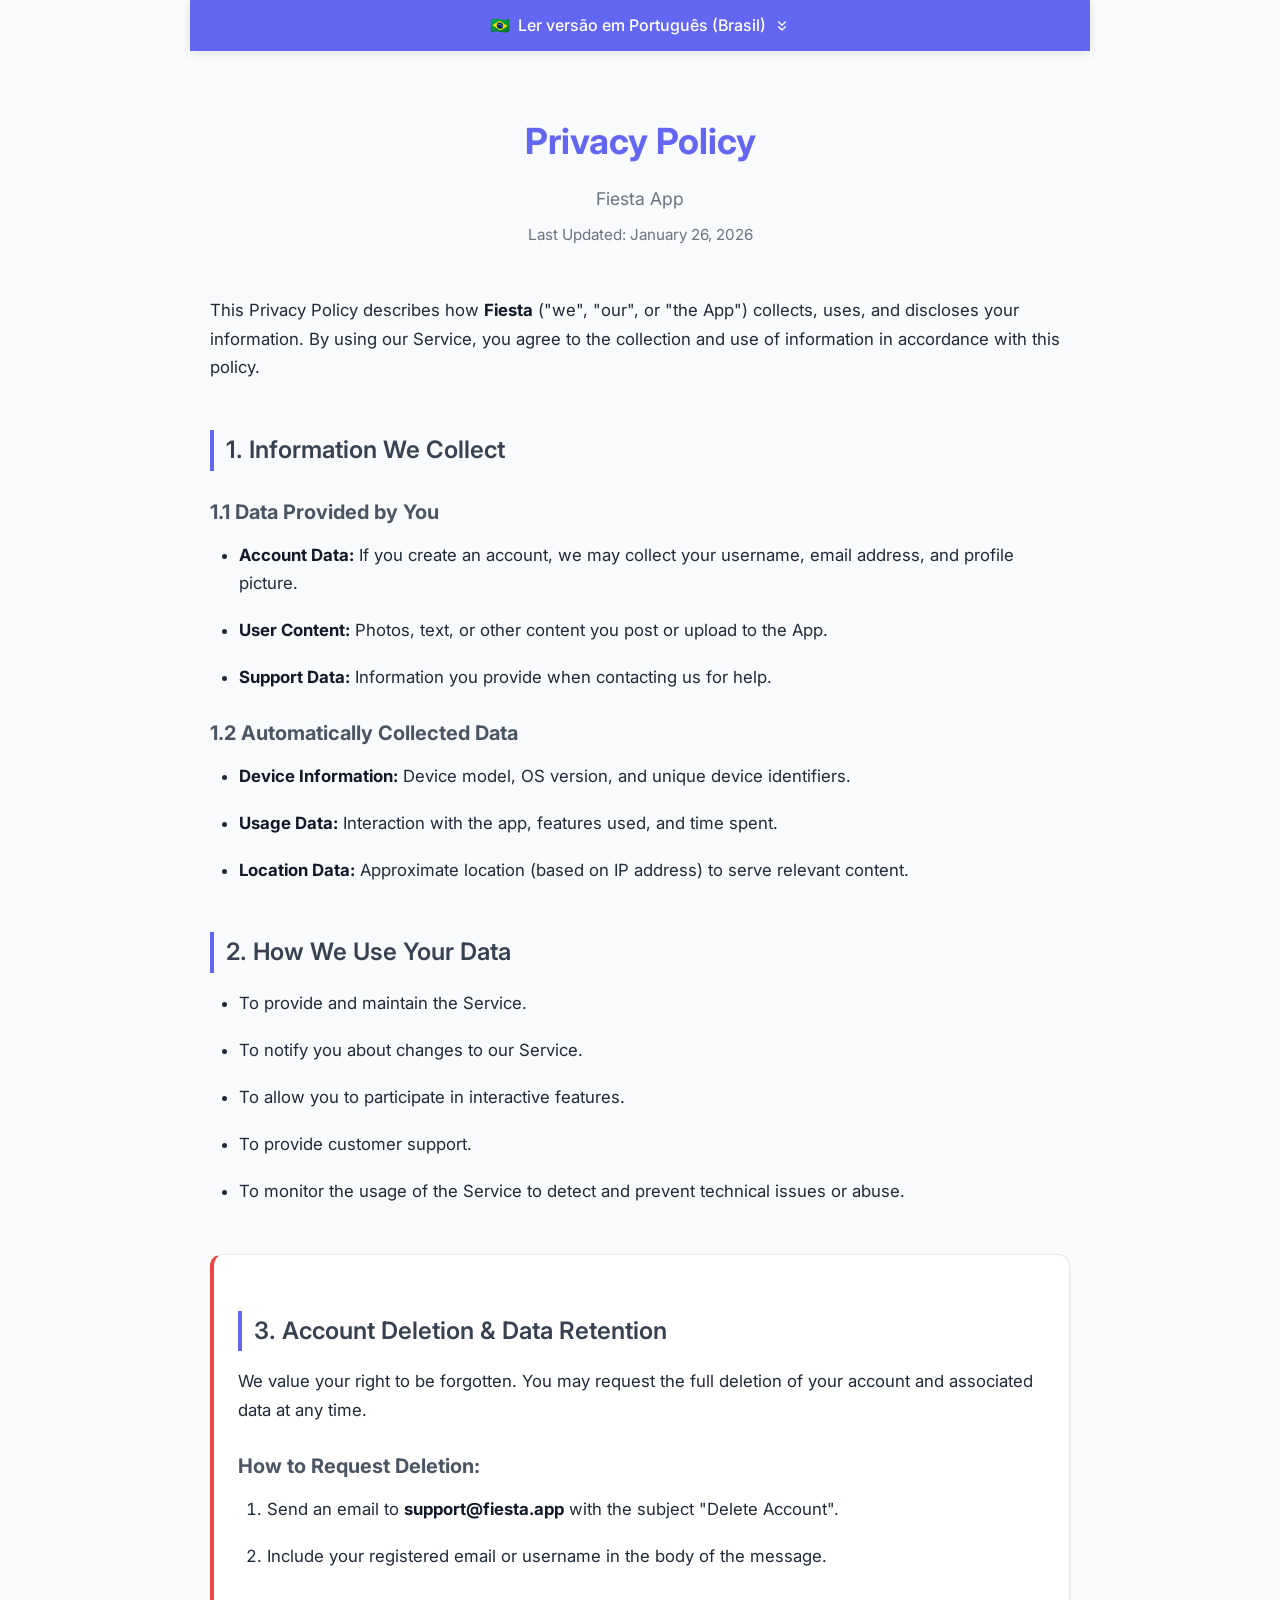
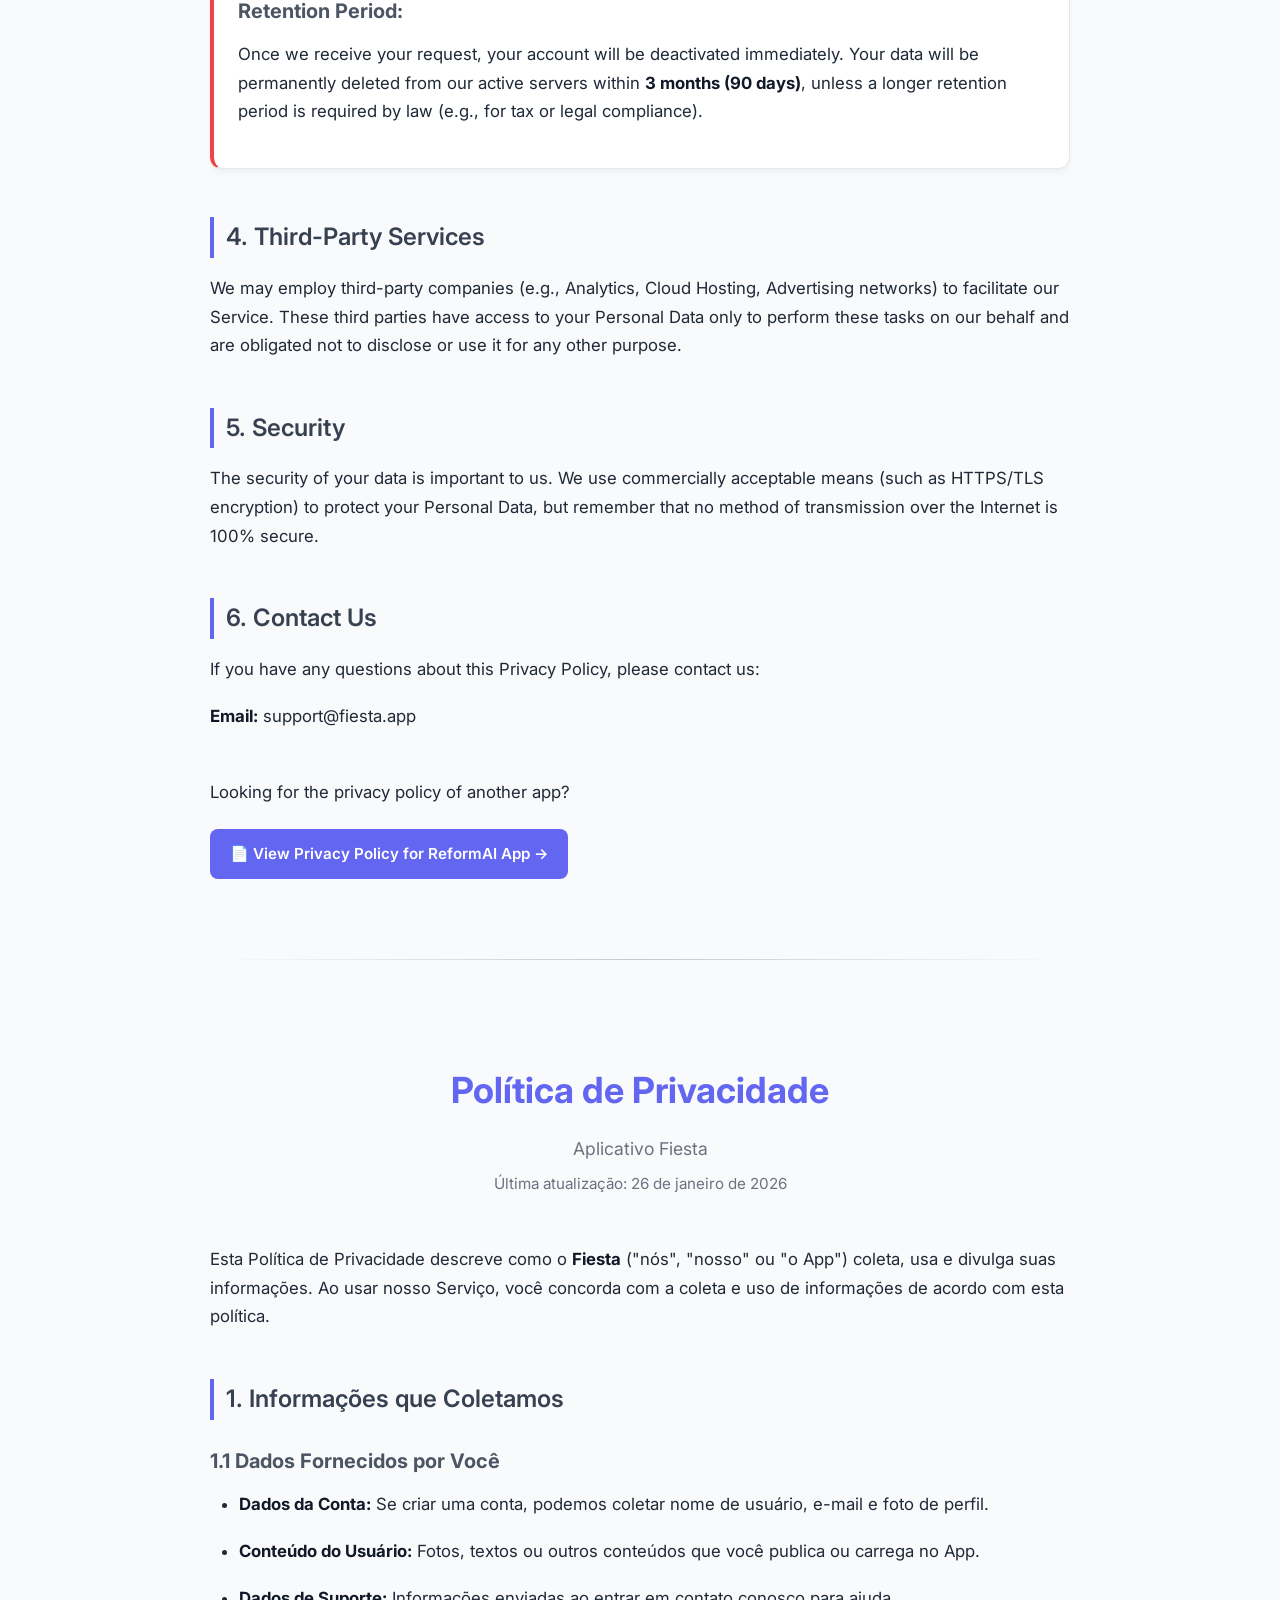
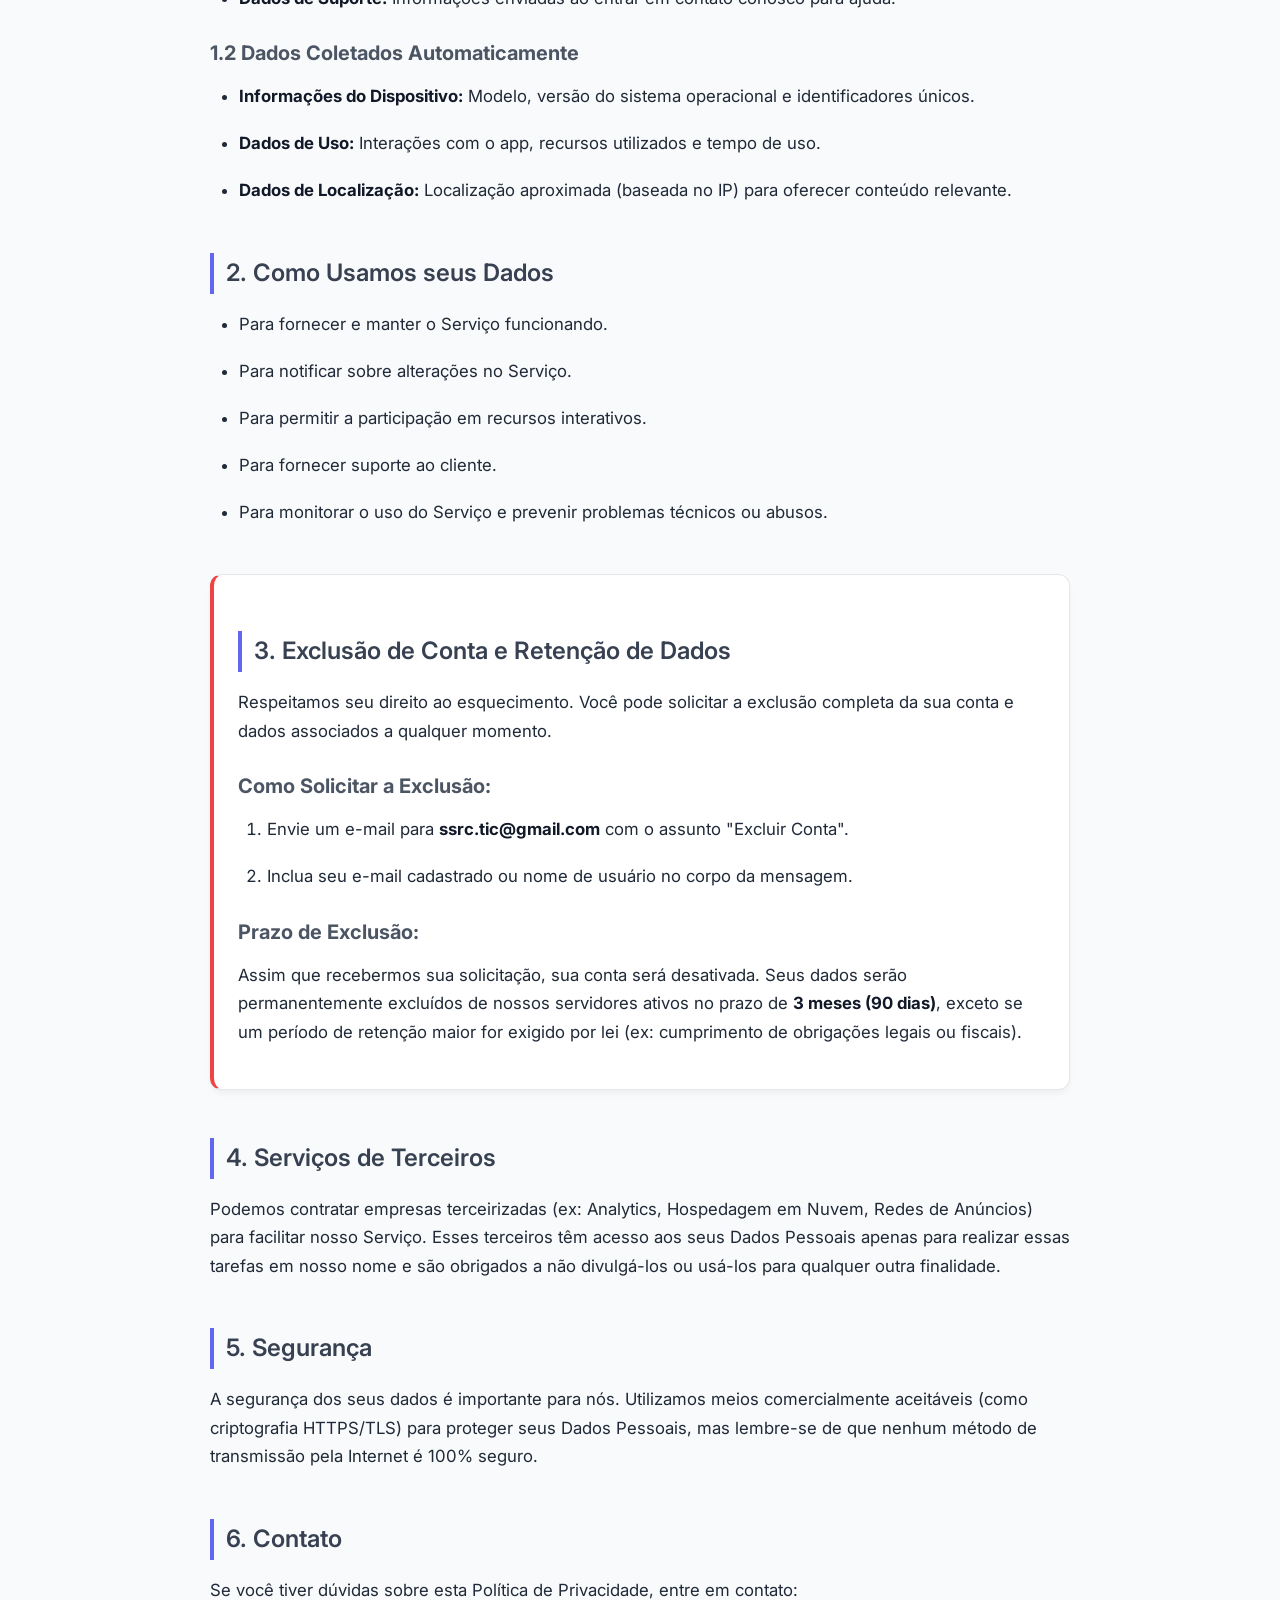
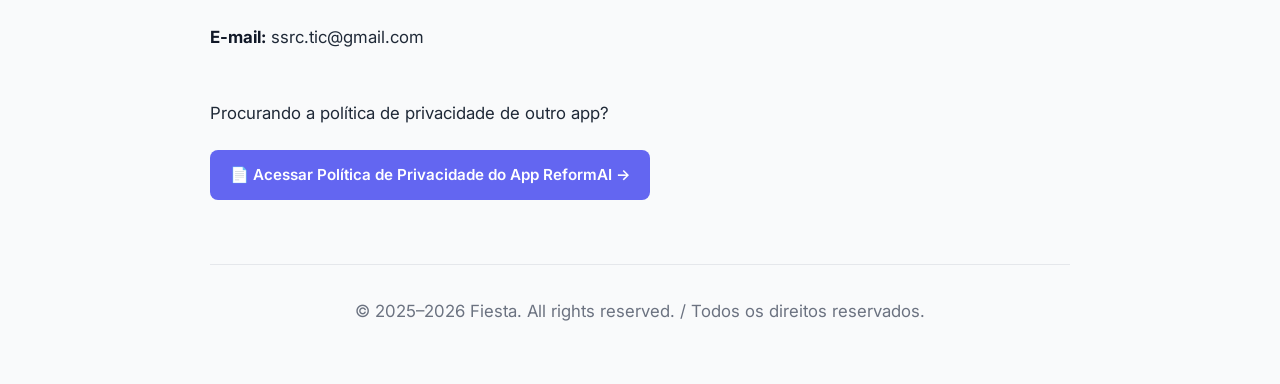
==== commit 01a0521b: "Update index.html" ====
--- a/index.html
+++ b/index.html
@@ -12,6 +12,25 @@
     <link href="https://fonts.googleapis.com/css2?family=Inter:wght@400;500;600;700&display=swap" rel="stylesheet">
 
     <link rel="stylesheet" href="style.css">
+
+    <style>
+        .app-link-btn {
+            display: inline-block;
+            margin-top: 4px;
+            padding: 12px 20px;
+            background: var(--primary);
+            color: #fff;
+            border-radius: 8px;
+            text-decoration: none;
+            font-weight: 600;
+            font-size: 0.95rem;
+            transition: opacity 0.2s;
+        }
+        .app-link-btn:hover {
+            opacity: 0.85;
+            text-decoration: none;
+        }
+    </style>
 </head>
 <body>
 
@@ -92,9 +111,16 @@
         <p>If you have any questions about this Privacy Policy, please contact us:</p>
         <p><strong>Email:</strong> support@fiesta.app</p>
     </section>
+
+    <section>
+        <p>Looking for the privacy policy of another app?</p>
+        <a href="reformai.html" class="app-link-btn">
+            📄 View Privacy Policy for ReformAI App →
+        </a>
+    </section>
 </main>
+
 <hr class="language-divider">
-
 
 <main id="pt-version">
     <header>
@@ -163,9 +189,17 @@
     <section>
         <h2>6. Contato</h2>
         <p>Se você tiver dúvidas sobre esta Política de Privacidade, entre em contato:</p>
-        <p><strong>E-mail:</strong>ssrc.tic@gmail.com</p>
+        <p><strong>E-mail:</strong> ssrc.tic@gmail.com</p>
+    </section>
+
+    <section>
+        <p>Procurando a política de privacidade de outro app?</p>
+        <a href="reformai.html#pt-version" class="app-link-btn">
+            📄 Acessar Política de Privacidade do App ReformAI →
+        </a>
     </section>
 </main>
+
 <footer>
     <p>© 2025–2026 Fiesta. All rights reserved. / Todos os direitos reservados.</p>
 </footer>
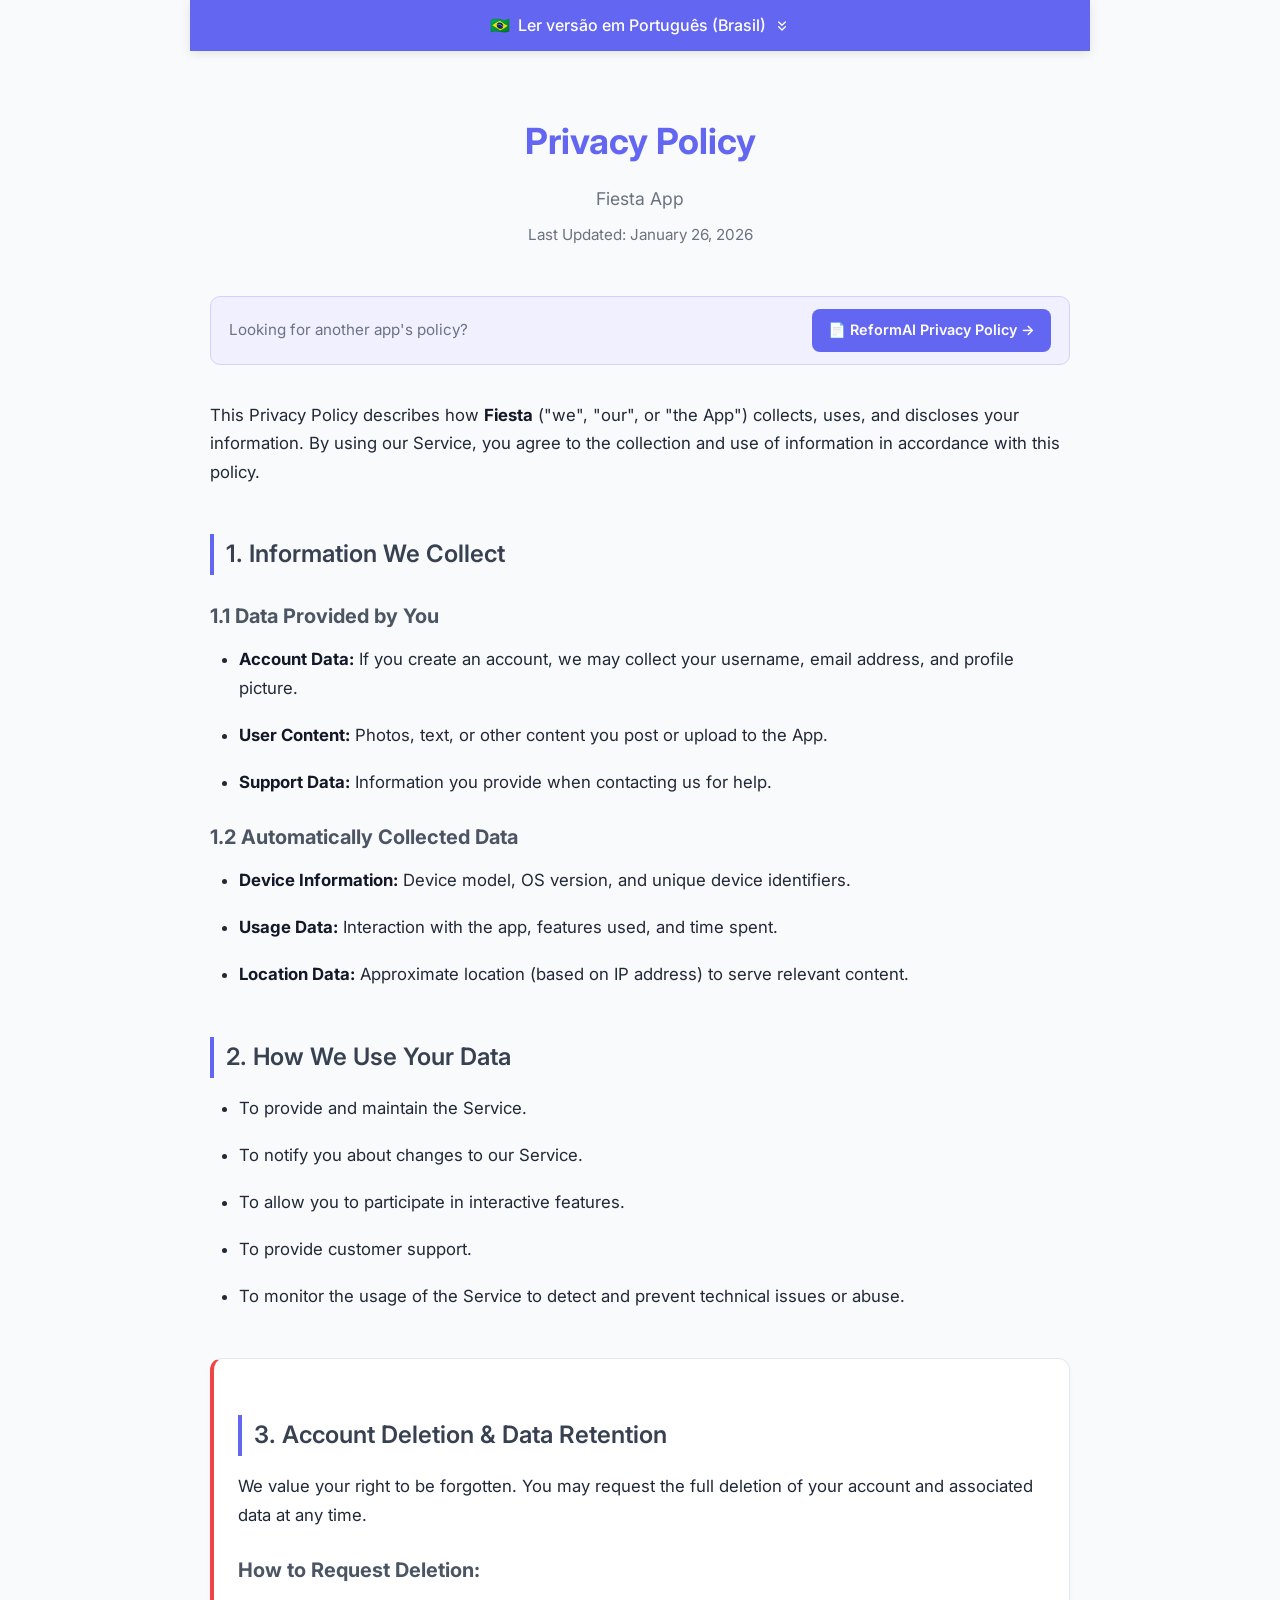
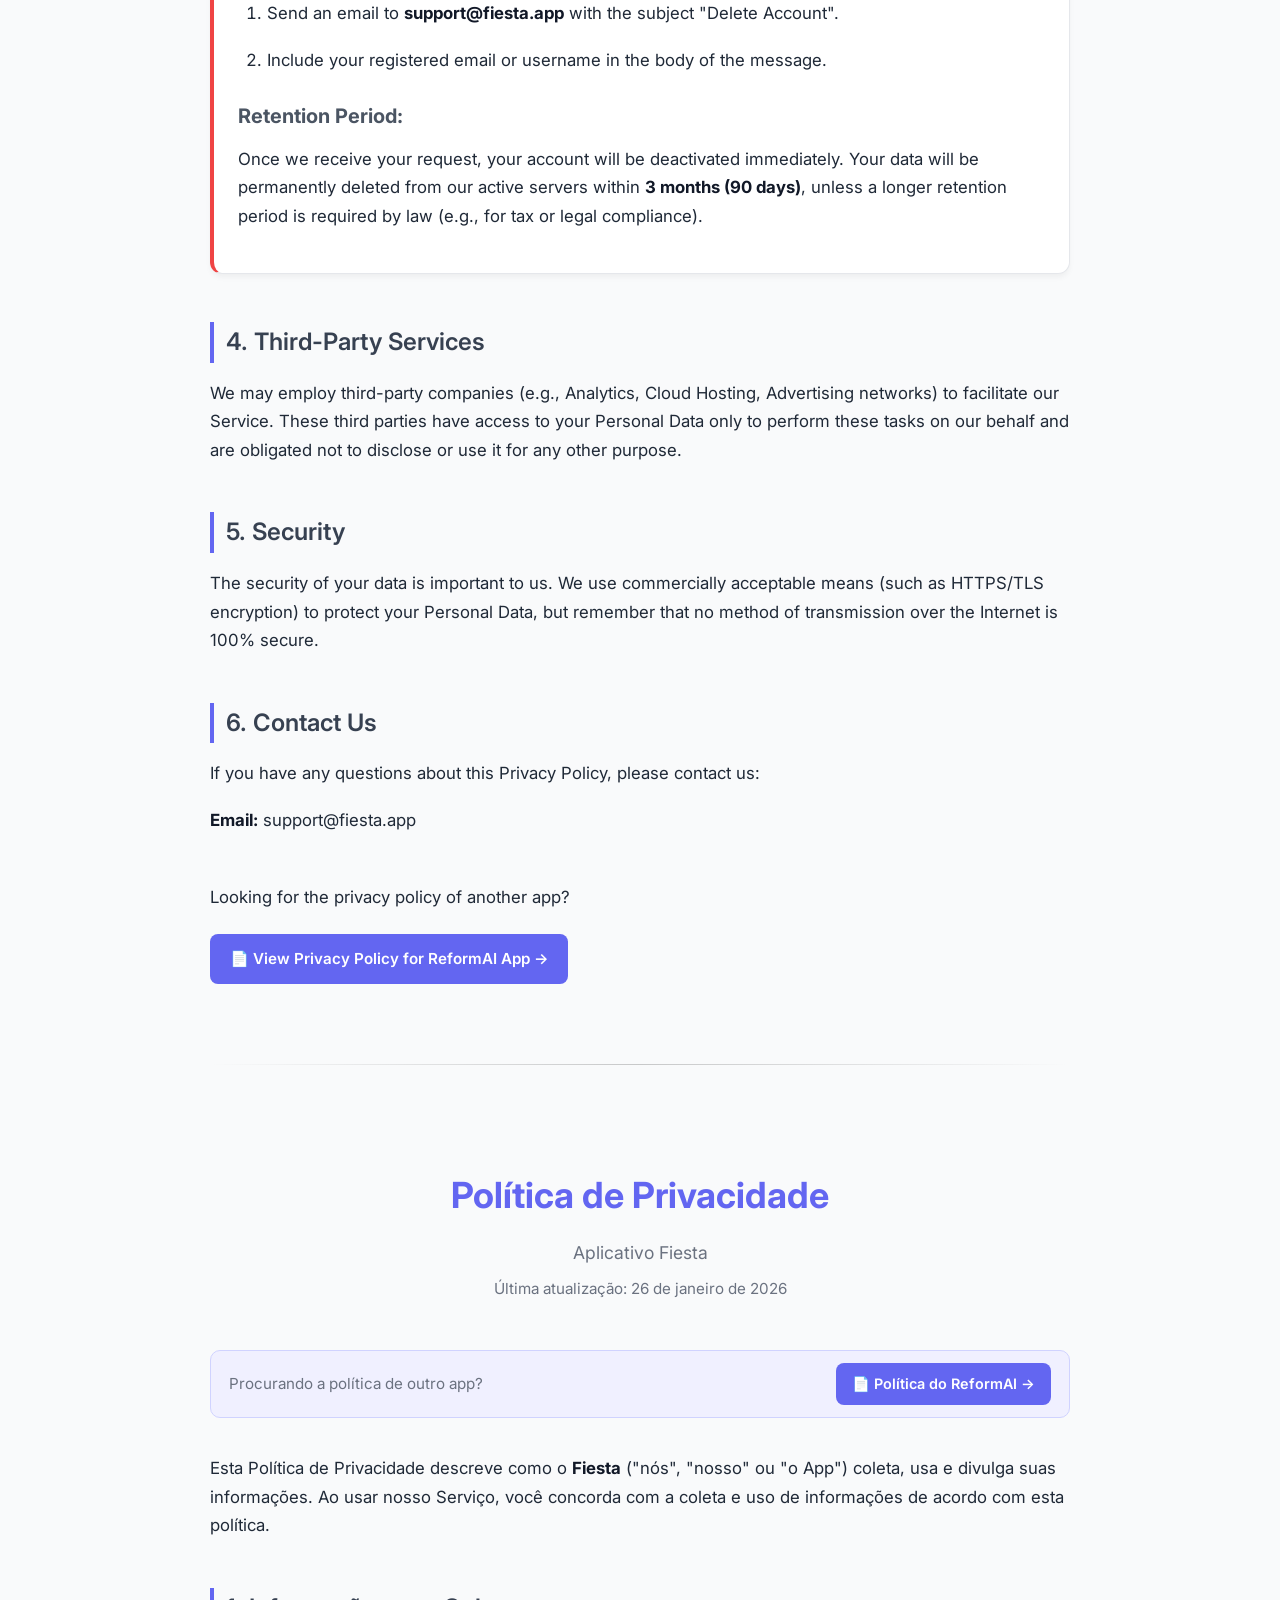
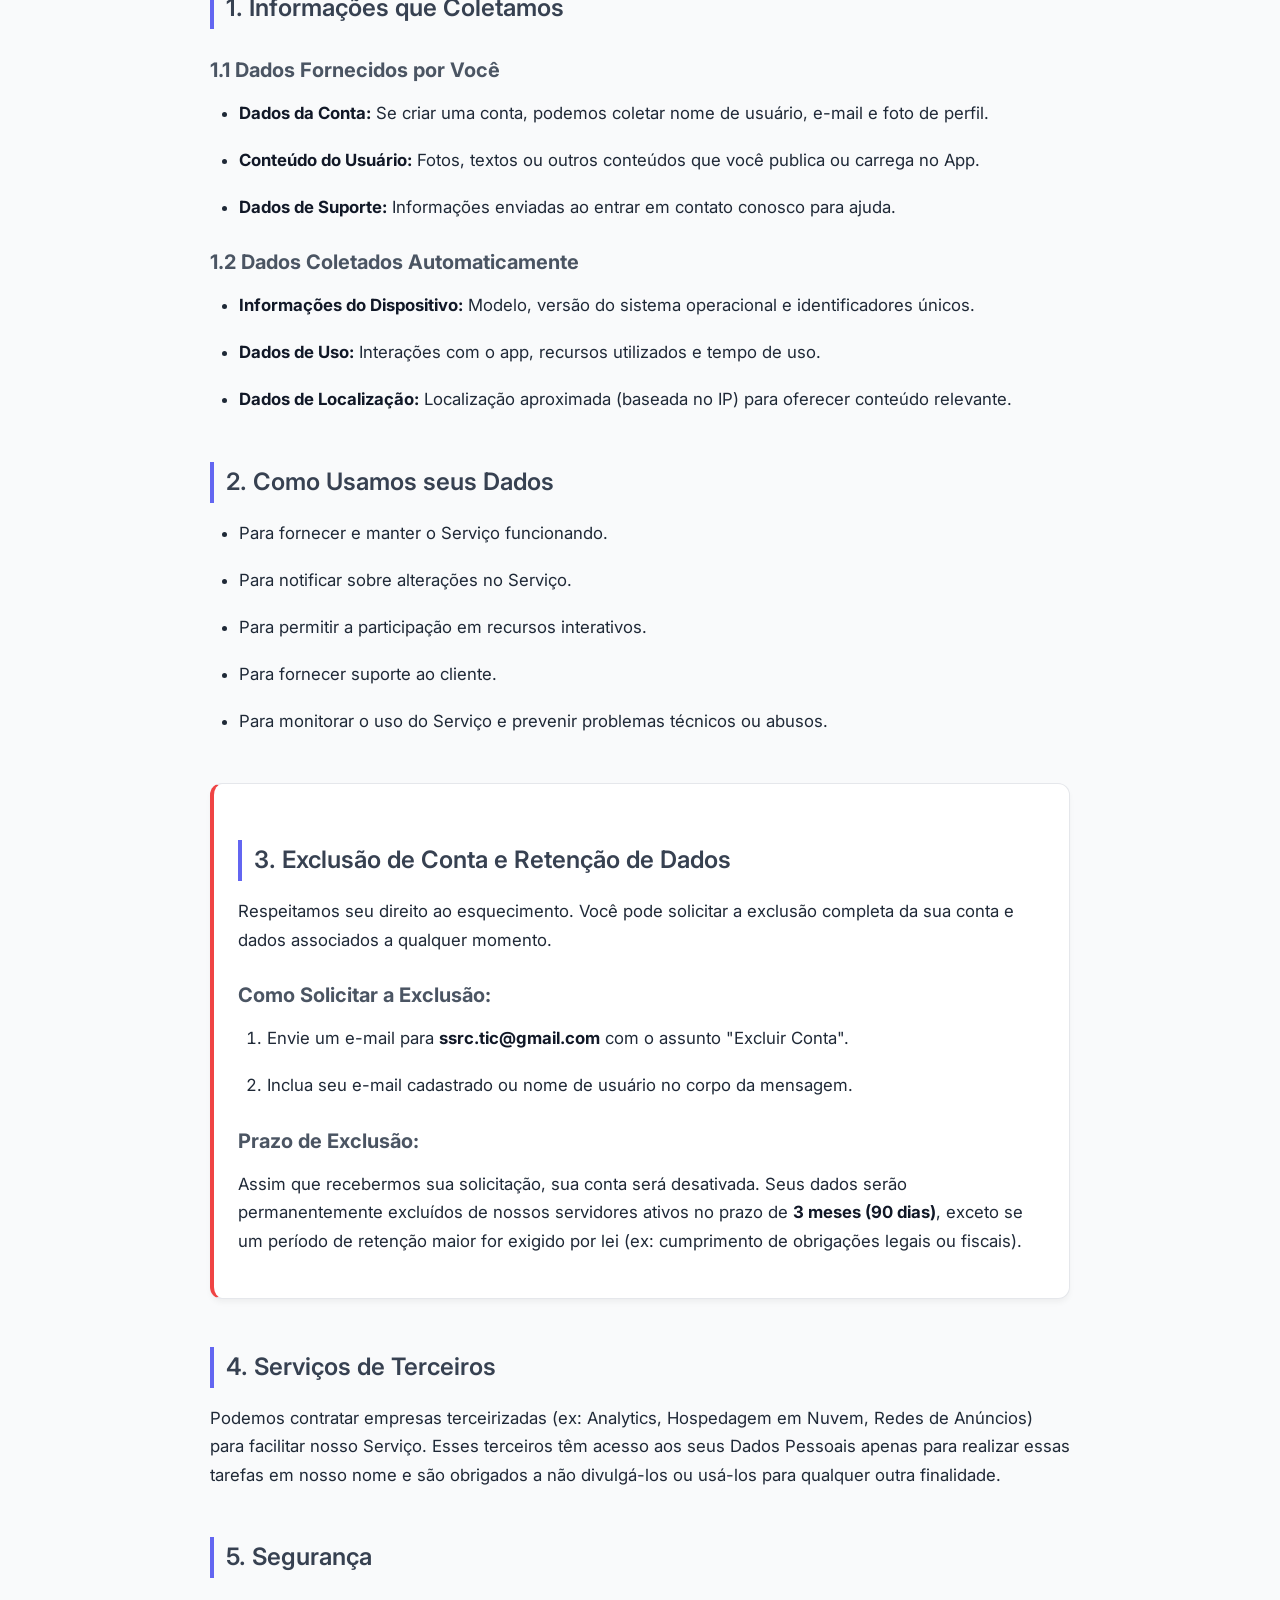
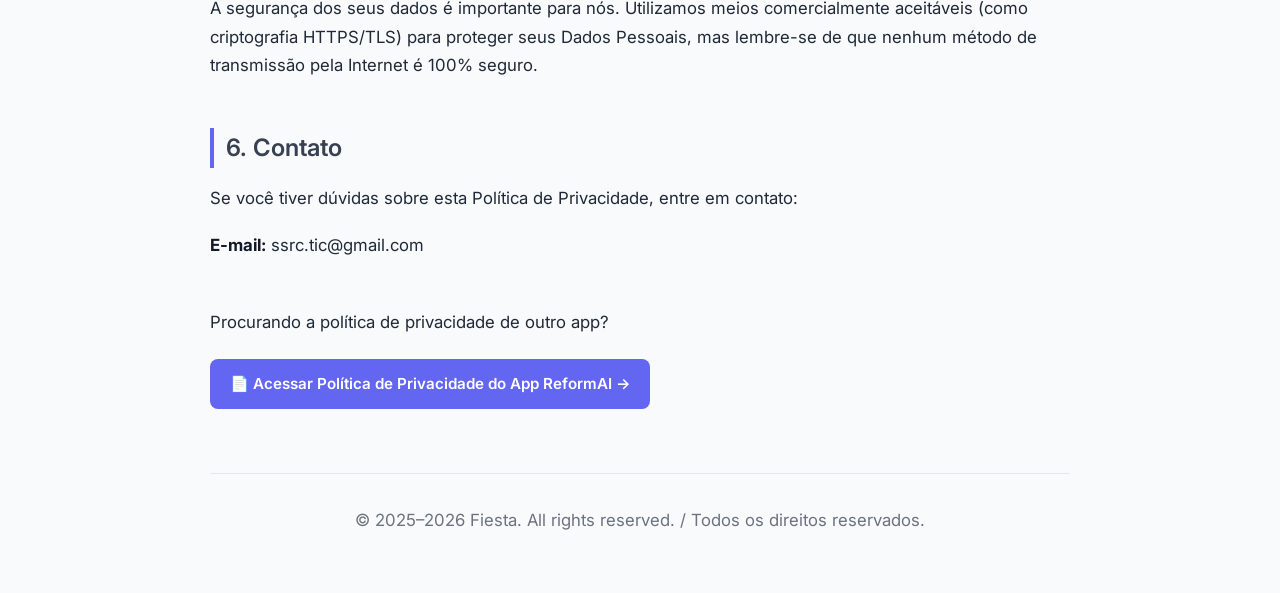
==== commit db075b39: "Update index.html" ====
--- a/index.html
+++ b/index.html
@@ -30,6 +30,27 @@
             opacity: 0.85;
             text-decoration: none;
         }
+        .app-nav-bar {
+            display: flex;
+            align-items: center;
+            gap: 12px;
+            background: #f0f0ff;
+            border: 1px solid #d0d3ff;
+            border-radius: 10px;
+            padding: 12px 18px;
+            margin-bottom: 36px;
+            font-size: 0.95rem;
+            color: var(--gray);
+        }
+        .app-nav-bar span {
+            flex: 1;
+        }
+        .app-nav-bar .app-link-btn {
+            margin-top: 0;
+            padding: 9px 16px;
+            font-size: 0.9rem;
+            white-space: nowrap;
+        }
     </style>
 </head>
 <body>
@@ -49,6 +70,11 @@
         <div class="last-update">Last Updated: January 26, 2026</div>
     </header>
 
+    <div class="app-nav-bar">
+        <span>Looking for another app's policy?</span>
+        <a href="reformai.html" class="app-link-btn">📄 ReformAI Privacy Policy →</a>
+    </div>
+
     <section>
         <p>This Privacy Policy describes how <strong>Fiesta</strong> ("we", "our", or "the App") collects, uses, and discloses your information. By using our Service, you agree to the collection and use of information in accordance with this policy.</p>
     </section>
@@ -129,6 +155,11 @@
         <div class="last-update">Última atualização: 26 de janeiro de 2026</div>
     </header>
 
+    <div class="app-nav-bar">
+        <span>Procurando a política de outro app?</span>
+        <a href="reformai.html#pt-version" class="app-link-btn">📄 Política do ReformAI →</a>
+    </div>
+
     <section>
         <p>Esta Política de Privacidade descreve como o <strong>Fiesta</strong> ("nós", "nosso" ou "o App") coleta, usa e divulga suas informações. Ao usar nosso Serviço, você concorda com a coleta e uso de informações de acordo com esta política.</p>
     </section>
